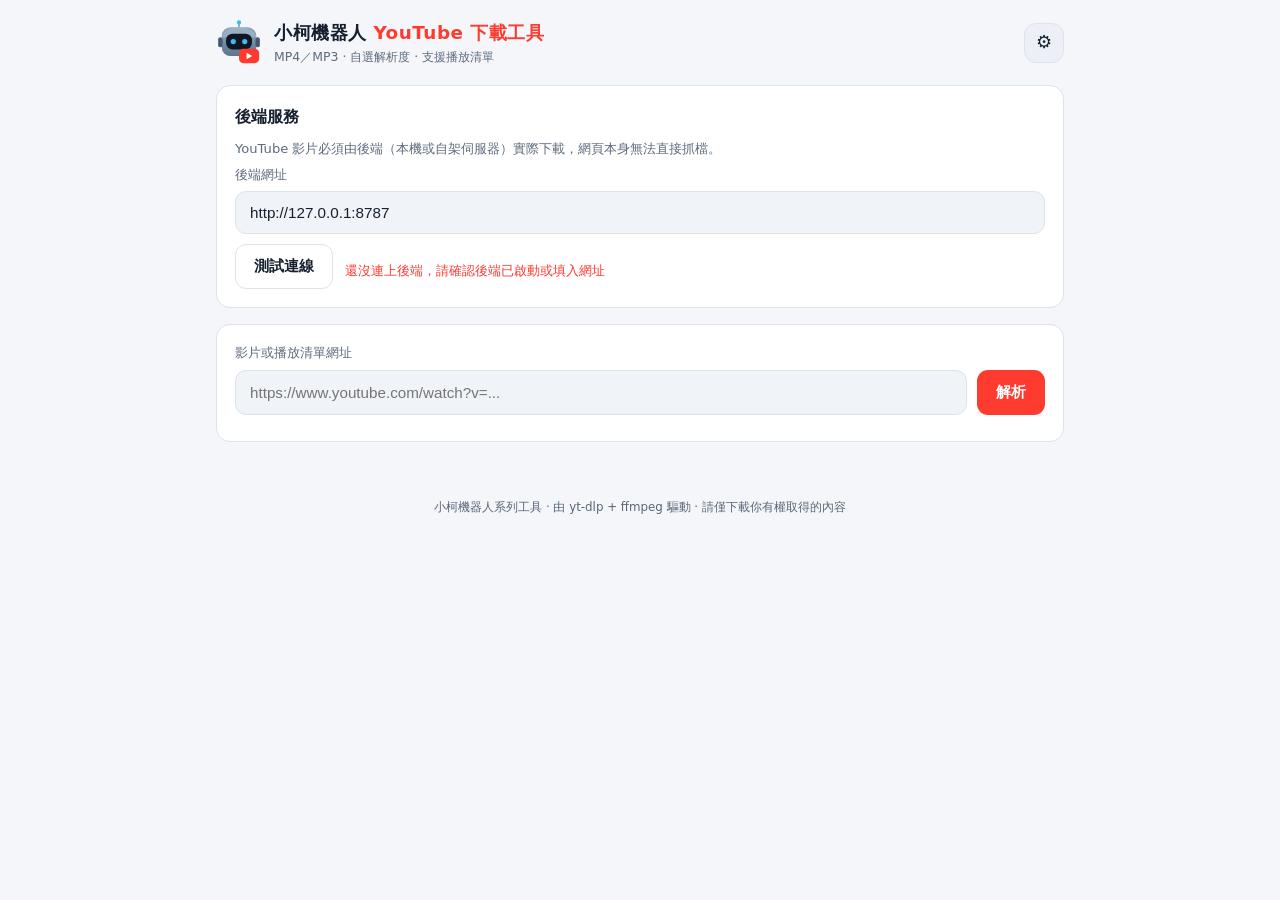
==== web/index.html @ 03399ac0 "小柯機器人 YouTube 下載工具 v1.0.0 線上版 - Flask + yt-dlp 後端：解析、MP4/MP3、解析度選擇、播放清單逐部勾選、進度與取消 - 網頁介面：進度條、檔案清單、後端" ====
<!DOCTYPE html>
<html lang="zh-Hant">
<head>
<meta charset="utf-8">
<meta name="viewport" content="width=device-width, initial-scale=1, viewport-fit=cover">
<title>小柯機器人 YouTube 下載工具</title>
<meta name="description" content="小柯機器人 YouTube 下載工具：MP4／MP3、可選解析度、支援播放清單、下載進度條。">
<link rel="icon" href="favicon.ico" sizes="any">
<link rel="icon" type="image/svg+xml" href="icon.svg">
<link rel="icon" type="image/png" sizes="32x32" href="favicon-32.png">
<link rel="apple-touch-icon" href="icon-180.png">
<link rel="manifest" href="manifest.json">
<meta name="theme-color" content="#0d1117">
<meta name="apple-mobile-web-app-capable" content="yes">
<meta name="apple-mobile-web-app-status-bar-style" content="black-translucent">
<meta name="apple-mobile-web-app-title" content="小柯YT下載">
<link rel="stylesheet" href="style.css">
</head>
<body>
<header class="topbar">
  <div class="brand">
    <img src="icon.svg" alt="" class="brand-icon">
    <div>
      <h1>小柯機器人 <span>YouTube 下載工具</span></h1>
      <p class="tagline">MP4／MP3 · 自選解析度 · 支援播放清單</p>
    </div>
  </div>
  <div class="top-actions">
    <button id="btn-install" class="btn btn-mini" hidden title="把小柯放到桌面／主畫面">＋ 建立捷徑</button>
    <button id="btn-settings" class="icon-btn" title="後端設定" aria-label="後端設定">⚙</button>
  </div>
</header>

<main>
  <section class="card" id="panel-settings" hidden>
    <h2>後端服務</h2>
    <p class="hint">YouTube 影片必須由後端（本機或自架伺服器）實際下載，網頁本身無法直接抓檔。</p>
    <label class="field">
      <span>後端網址</span>
      <input type="text" id="api-base" placeholder="http://127.0.0.1:8787" spellcheck="false">
    </label>
    <div class="row">
      <button id="btn-test" class="btn btn-ghost">測試連線</button>
      <span id="health" class="status"></span>
    </div>
  </section>

  <section class="card">
    <label class="field">
      <span>影片或播放清單網址</span>
      <div class="url-row">
        <input type="text" id="url" placeholder="https://www.youtube.com/watch?v=..." spellcheck="false" autocomplete="off">
        <button id="btn-parse" class="btn btn-primary">解析</button>
      </div>
    </label>
    <p id="parse-msg" class="status"></p>
  </section>

  <section class="card" id="panel-media" hidden>
    <div class="media">
      <img id="thumb" alt="" class="thumb">
      <div class="media-meta">
        <h2 id="media-title">—</h2>
        <p id="media-sub" class="hint"></p>
      </div>
    </div>

    <div class="opt-block">
      <span class="opt-label">檔案格式</span>
      <div class="seg" id="mode-group">
        <button class="seg-btn is-on" data-mode="mp4">MP4 影片</button>
        <button class="seg-btn" data-mode="mp3">MP3 音樂</button>
      </div>
    </div>

    <div class="opt-block" id="quality-block">
      <span class="opt-label">解析度</span>
      <div class="seg wrap" id="quality-group"></div>
    </div>

    <div class="opt-block" id="playlist-block" hidden>
      <div class="opt-head">
        <span class="opt-label">播放清單項目（<span id="sel-count">0</span>/<span id="all-count">0</span>）</span>
        <div class="mini-btns">
          <button class="btn btn-mini" id="btn-all">全選</button>
          <button class="btn btn-mini" id="btn-none">全不選</button>
          <button class="btn btn-mini" id="btn-invert">反選</button>
        </div>
      </div>
      <ul class="pl-list" id="pl-list"></ul>
    </div>

    <button id="btn-download" class="btn btn-primary btn-big">開始下載</button>
  </section>

  <section class="card" id="panel-progress" hidden>
    <div class="prog-head">
      <span id="prog-stage" class="stage">準備中</span>
      <span id="prog-pct" class="pct">0%</span>
    </div>
    <div class="bar"><div class="bar-fill" id="bar-fill"></div></div>
    <p id="prog-detail" class="hint"></p>
    <div class="bar bar-sm" id="bar-item-wrap" hidden><div class="bar-fill alt" id="bar-item"></div></div>
    <div class="row">
      <button id="btn-cancel" class="btn btn-ghost">取消下載</button>
    </div>
  </section>

  <section class="card" id="panel-done" hidden>
    <h2 id="done-title">下載完成</h2>
    <p class="hint" id="done-folder"></p>
    <ul class="file-list" id="file-list"></ul>
    <button id="btn-again" class="btn btn-ghost">再下載一個</button>
  </section>
</main>

<footer>
  <p>小柯機器人系列工具 · 由 yt-dlp + ffmpeg 驅動 · 請僅下載你有權取得的內容</p>
</footer>

<script src="app.js"></script>
</body>
</html>
---- web/style.css ----
:root {
  --bg: #0d1117;
  --bg-soft: #161b22;
  --card: #171d27;
  --line: #262d3a;
  --text: #e8edf4;
  --muted: #94a3b8;
  --accent: #ff3b30;
  --accent-2: #38bdf8;
  --ok: #34d399;
  --warn: #fbbf24;
  --radius: 14px;
}

* { box-sizing: border-box; }

body {
  margin: 0;
  background: radial-gradient(1200px 600px at 50% -200px, #1b2433, var(--bg)) no-repeat, var(--bg);
  color: var(--text);
  font-family: "Noto Sans TC", "Microsoft JhengHei", system-ui, -apple-system, "Segoe UI", sans-serif;
  line-height: 1.6;
  min-height: 100vh;
}

.topbar {
  display: flex; align-items: center; justify-content: space-between;
  gap: 12px; padding: 18px 16px;
  max-width: 880px; margin: 0 auto;
}
.brand { display: flex; align-items: center; gap: 12px; min-width: 0; }
.brand-icon { width: 46px; height: 46px; flex: 0 0 auto; }
.topbar h1 { font-size: 1.15rem; margin: 0; font-weight: 800; letter-spacing: .5px; }
.topbar h1 span { color: var(--accent); }
.tagline { margin: 0; font-size: .78rem; color: var(--muted); }

.top-actions { display: flex; align-items: center; gap: 8px; flex: 0 0 auto; }

.icon-btn {
  background: var(--bg-soft); color: var(--text); border: 1px solid var(--line);
  width: 40px; height: 40px; border-radius: 12px; font-size: 1.1rem; cursor: pointer;
}
.icon-btn:hover { border-color: var(--accent-2); }

main { max-width: 880px; margin: 0 auto; padding: 0 16px 40px; }

.card {
  background: var(--card); border: 1px solid var(--line);
  border-radius: var(--radius); padding: 18px; margin-bottom: 16px;
}
.card h2 { margin: 0 0 8px; font-size: 1rem; }
.hint { color: var(--muted); font-size: .82rem; margin: 6px 0; word-break: break-all; }

.field { display: block; }
.field > span { display: block; font-size: .8rem; color: var(--muted); margin-bottom: 6px; }
input[type=text] {
  width: 100%; padding: 12px 14px; border-radius: 11px;
  border: 1px solid var(--line); background: #0f141c; color: var(--text); font-size: .95rem;
}
input[type=text]:focus { outline: none; border-color: var(--accent-2); }

.url-row { display: flex; gap: 10px; }
.url-row input { flex: 1; min-width: 0; }

.btn {
  border: 1px solid transparent; border-radius: 11px; padding: 12px 18px;
  font-size: .92rem; font-weight: 700; cursor: pointer; font-family: inherit;
  white-space: nowrap;
}
.btn-primary { background: var(--accent); color: #fff; }
.btn-primary:hover { filter: brightness(1.1); }
.btn-primary:disabled { opacity: .5; cursor: progress; }
.btn-ghost { background: transparent; color: var(--text); border-color: var(--line); }
.btn-ghost:hover { border-color: var(--accent-2); }
.btn-big { width: 100%; padding: 14px; font-size: 1rem; margin-top: 6px; }
.btn-mini { padding: 5px 10px; font-size: .74rem; background: var(--bg-soft); color: var(--muted); border-color: var(--line); }
.btn-mini:hover { color: var(--text); border-color: var(--accent-2); }

.row { display: flex; align-items: center; gap: 12px; margin-top: 10px; flex-wrap: wrap; }
.status { font-size: .82rem; color: var(--muted); margin: 8px 0 0; }
.status.ok { color: var(--ok); }
.status.err { color: var(--accent); }
.status.busy { color: var(--warn); }

.media { display: flex; gap: 14px; align-items: flex-start; margin-bottom: 16px; }
.thumb {
  width: 168px; aspect-ratio: 16/9; object-fit: cover;
  border-radius: 10px; background: #0f141c; flex: 0 0 auto;
}
.media-meta { min-width: 0; }
.media-meta h2 { font-size: 1rem; line-height: 1.4; margin: 0 0 4px; }

.opt-block { border-top: 1px solid var(--line); padding-top: 14px; margin-top: 14px; }
.opt-label { display: block; font-size: .8rem; color: var(--muted); margin-bottom: 8px; }
.opt-head { display: flex; justify-content: space-between; align-items: flex-end; gap: 10px; flex-wrap: wrap; }
.mini-btns { display: flex; gap: 6px; margin-bottom: 8px; }

.seg { display: flex; gap: 8px; }
.seg.wrap { flex-wrap: wrap; }
.seg-btn {
  background: var(--bg-soft); color: var(--muted); border: 1px solid var(--line);
  padding: 9px 16px; border-radius: 10px; cursor: pointer; font-size: .88rem;
  font-weight: 600; font-family: inherit;
}
.seg-btn:hover { color: var(--text); }
.seg-btn.is-on { background: var(--accent); color: #fff; border-color: var(--accent); }

.pl-list { list-style: none; margin: 0; padding: 0; max-height: 300px; overflow-y: auto; border: 1px solid var(--line); border-radius: 11px; }
.pl-list li { border-bottom: 1px solid var(--line); }
.pl-list li:last-child { border-bottom: 0; }
.pl-item { display: flex; align-items: center; gap: 10px; padding: 8px 12px; cursor: pointer; }
.pl-item:hover { background: #1b2230; }
.pl-item input { accent-color: var(--accent); width: 17px; height: 17px; flex: 0 0 auto; }
.pl-idx { color: var(--muted); font-size: .76rem; width: 2.2em; flex: 0 0 auto; text-align: right; }
.pl-title { flex: 1; min-width: 0; font-size: .86rem; overflow: hidden; text-overflow: ellipsis; white-space: nowrap; }
.pl-dur { color: var(--muted); font-size: .76rem; flex: 0 0 auto; }

.prog-head { display: flex; justify-content: space-between; align-items: baseline; margin-bottom: 10px; }
.stage { font-weight: 700; }
.pct { font-size: 1.5rem; font-weight: 800; color: var(--accent-2); font-variant-numeric: tabular-nums; }
.bar { height: 12px; background: #0f141c; border-radius: 99px; overflow: hidden; border: 1px solid var(--line); }
.bar-sm { height: 6px; margin-top: 10px; }
.bar-fill { height: 100%; width: 0; border-radius: 99px; background: linear-gradient(90deg, var(--accent), #ff8a65); transition: width .25s ease; }
.bar-fill.alt { background: linear-gradient(90deg, var(--accent-2), #818cf8); }

.file-list { list-style: none; margin: 10px 0 14px; padding: 0; }
.file-list li { border-top: 1px solid var(--line); padding: 10px 0; display: flex; gap: 10px; align-items: center; }
.file-list .fname { flex: 1; min-width: 0; font-size: .86rem; word-break: break-all; }
.file-list .fsize { color: var(--muted); font-size: .78rem; flex: 0 0 auto; }
.file-list a { color: var(--accent-2); text-decoration: none; font-size: .82rem; font-weight: 700; flex: 0 0 auto; }

footer { text-align: center; padding: 0 16px 30px; }
footer p { color: #5b6676; font-size: .74rem; margin: 0; }

@media (max-width: 560px) {
  .media { flex-direction: column; }
  .thumb { width: 100%; }
  .url-row { flex-direction: column; }
  .btn { width: 100%; }
  .mini-btns .btn, .row .btn { width: auto; }
}

@media (prefers-color-scheme: light) {
  :root:not([data-theme="dark"]) {
    --bg: #f4f6fa; --bg-soft: #eceff5; --card: #ffffff; --line: #dde3ec;
    --text: #16202e; --muted: #5d6b7e;
  }
  :root:not([data-theme="dark"]) body { background: #f4f6fa; }
  :root:not([data-theme="dark"]) input[type=text],
  :root:not([data-theme="dark"]) .bar,
  :root:not([data-theme="dark"]) .thumb { background: #f0f3f8; }
  :root:not([data-theme="dark"]) .pl-item:hover { background: #f0f3f8; }
}
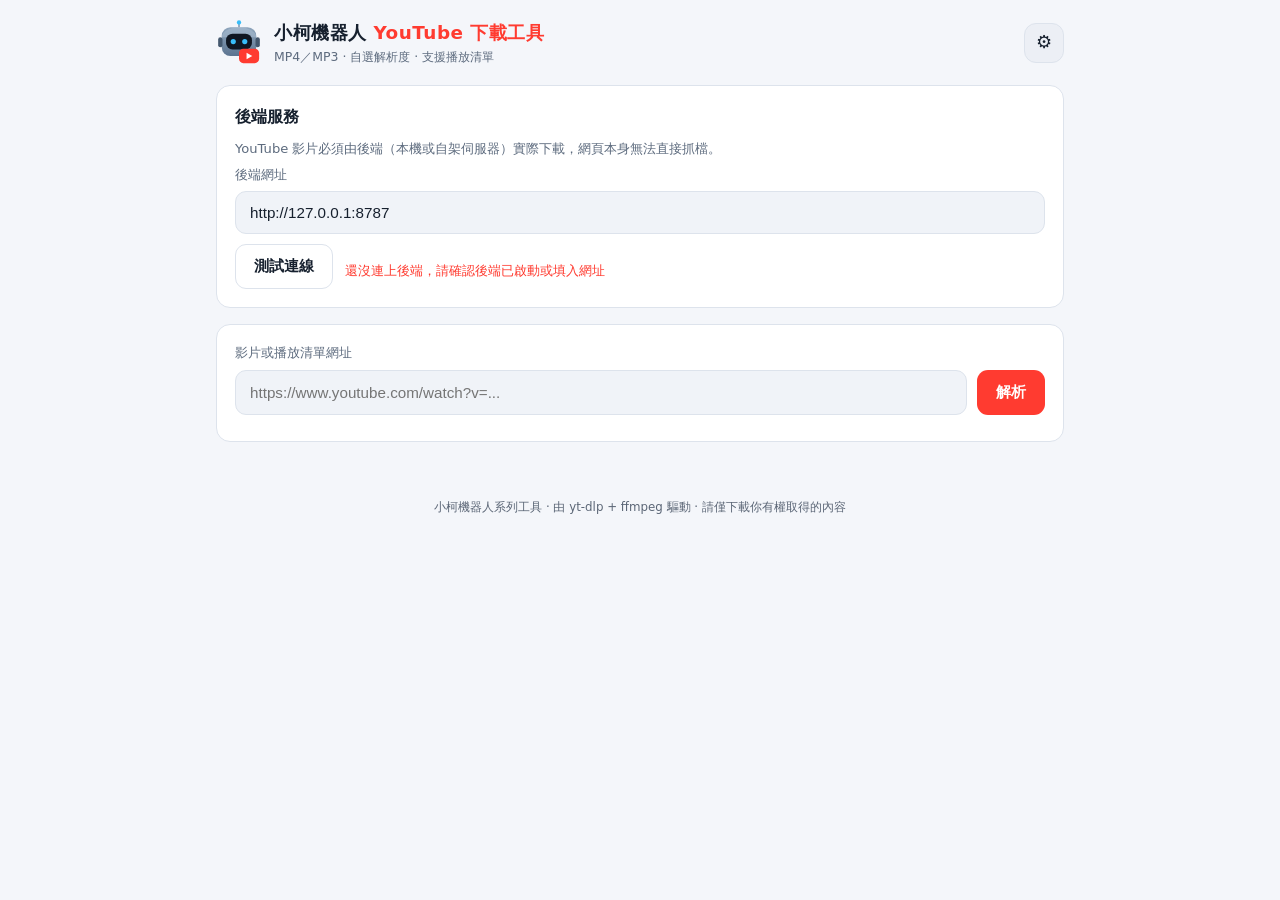
==== commit 1e6b5ea5: "Windows 11 桌面版（pywebview + PyInstaller + Inno Setup） - desktop/app.py：原生視窗內嵌後端，埠號被佔用會自動換，關閉視窗即停止所有執行" ====
--- a/web/index.html
+++ b/web/index.html
@@ -42,6 +42,17 @@
     <div class="row">
       <button id="btn-test" class="btn btn-ghost">測試連線</button>
       <span id="health" class="status"></span>
+    </div>
+
+    <div id="desktop-box" hidden>
+      <h2 class="sub">桌面版</h2>
+      <p class="hint" id="desk-folder"></p>
+      <div class="row">
+        <button id="btn-open-folder" class="btn btn-ghost">開啟下載資料夾</button>
+        <button id="btn-pick-folder" class="btn btn-ghost">變更資料夾</button>
+        <button id="btn-update" class="btn btn-ghost">檢查更新</button>
+      </div>
+      <p id="desk-msg" class="status"></p>
     </div>
   </section>
 
--- a/web/style.css
+++ b/web/style.css
@@ -50,6 +50,8 @@
 }
 .card h2 { margin: 0 0 8px; font-size: 1rem; }
 .hint { color: var(--muted); font-size: .82rem; margin: 6px 0; word-break: break-all; }
+
+.sub { border-top: 1px solid var(--line); padding-top: 14px; margin-top: 16px; font-size: .9rem; }
 
 .field { display: block; }
 .field > span { display: block; font-size: .8rem; color: var(--muted); margin-bottom: 6px; }
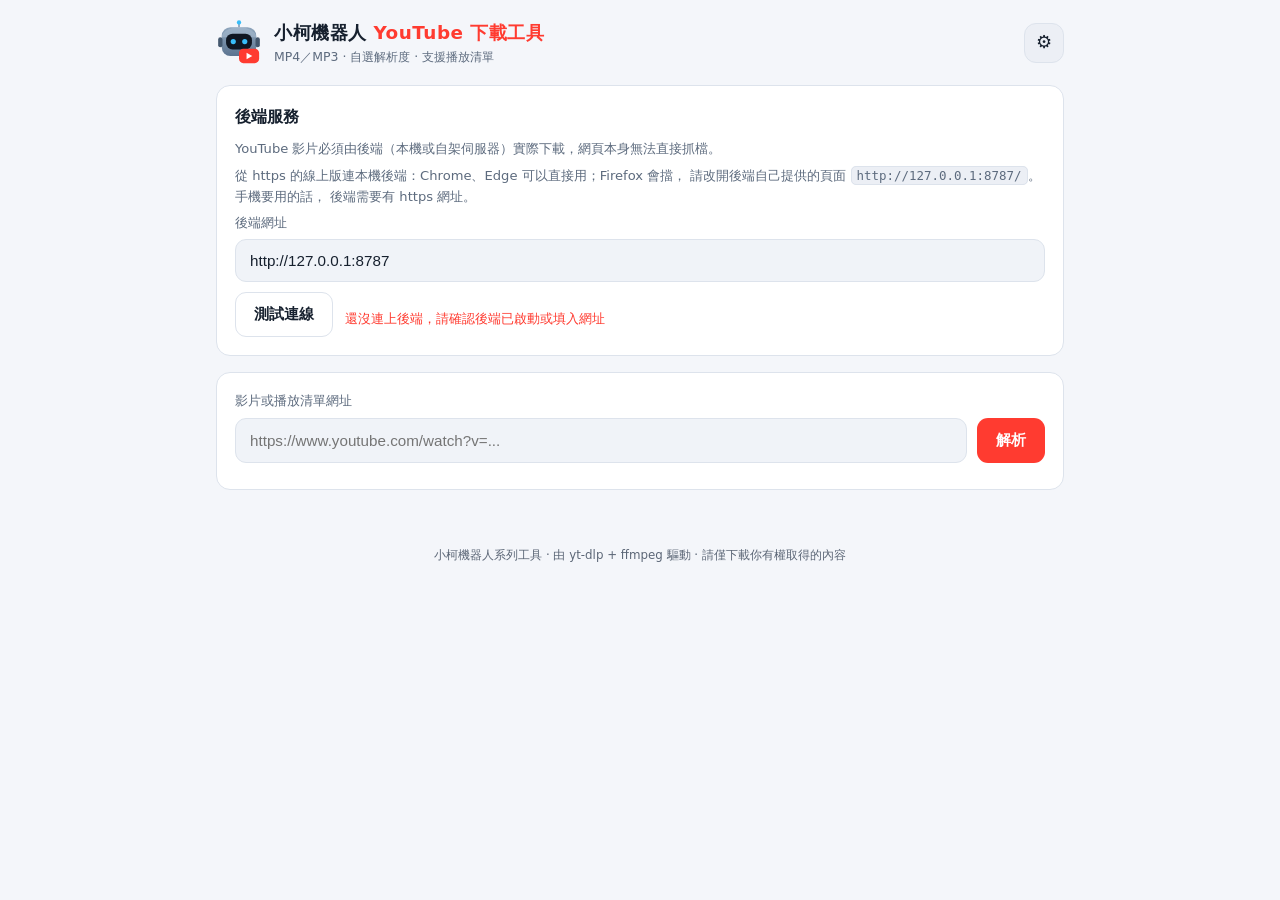
==== commit b1e05fe3: "線上版設定面板加上瀏覽器相容提示 https 的線上版連本機 http 後端時，Chrome/Edge 可以但 Firefox 會擋， 手機則需要後端有 https 網址，這些在介面上先講清楚。  C" ====
--- a/web/index.html
+++ b/web/index.html
@@ -35,6 +35,9 @@
   <section class="card" id="panel-settings" hidden>
     <h2>後端服務</h2>
     <p class="hint">YouTube 影片必須由後端（本機或自架伺服器）實際下載，網頁本身無法直接抓檔。</p>
+    <p class="hint">從 https 的線上版連本機後端：Chrome、Edge 可以直接用；Firefox 會擋，
+      請改開後端自己提供的頁面 <code>http://127.0.0.1:8787/</code>。手機要用的話，
+      後端需要有 https 網址。</p>
     <label class="field">
       <span>後端網址</span>
       <input type="text" id="api-base" placeholder="http://127.0.0.1:8787" spellcheck="false">
@@ -81,6 +84,28 @@
       <div class="seg" id="mode-group">
         <button class="seg-btn is-on" data-mode="mp4">MP4 影片</button>
         <button class="seg-btn" data-mode="mp3">MP3 音樂</button>
+        <button class="seg-btn" data-mode="srt">SRT 字幕</button>
+      </div>
+    </div>
+
+    <div class="opt-block" id="srt-block">
+      <div class="opt-head">
+        <span class="opt-label">語音轉文字字幕（SRT）</span>
+        <label class="chk" id="srt-toggle-wrap">
+          <input type="checkbox" id="srt-toggle"> 同時產生字幕
+        </label>
+      </div>
+      <div id="srt-opts" hidden>
+        <div class="srt-row">
+          <label class="mini-field"><span>語音語言</span><select id="srt-lang"></select></label>
+          <label class="mini-field"><span>辨識模型</span><select id="srt-model"></select></label>
+        </div>
+        <p class="hint" id="srt-hint"></p>
+      </div>
+      <div id="srt-install" hidden>
+        <p class="hint">語音轉文字需要先安裝辨識套件（faster-whisper，約 200 MB）。</p>
+        <button class="btn btn-ghost" id="btn-install-stt">安裝語音辨識</button>
+        <p class="status" id="srt-install-msg"></p>
       </div>
     </div>
 
--- a/web/style.css
+++ b/web/style.css
@@ -13,6 +13,9 @@
 }
 
 * { box-sizing: border-box; }
+
+/* 有些元素自己設了 display，會蓋掉 hidden 屬性，這裡統一壓回去 */
+[hidden] { display: none !important; }
 
 body {
   margin: 0;
@@ -50,6 +53,8 @@
 }
 .card h2 { margin: 0 0 8px; font-size: 1rem; }
 .hint { color: var(--muted); font-size: .82rem; margin: 6px 0; word-break: break-all; }
+.hint code { background: var(--bg-soft); border: 1px solid var(--line); border-radius: 5px;
+             padding: 1px 5px; font-size: .95em; }
 
 .sub { border-top: 1px solid var(--line); padding-top: 14px; margin-top: 16px; font-size: .9rem; }
 
@@ -107,6 +112,17 @@
 .seg-btn:hover { color: var(--text); }
 .seg-btn.is-on { background: var(--accent); color: #fff; border-color: var(--accent); }
 
+.chk { display: flex; align-items: center; gap: 6px; font-size: .78rem; color: var(--muted);
+       cursor: pointer; margin-bottom: 8px; }
+.chk input { accent-color: var(--accent); width: 16px; height: 16px; }
+
+.srt-row { display: flex; gap: 10px; flex-wrap: wrap; }
+.mini-field { flex: 1; min-width: 140px; }
+.mini-field > span { display: block; font-size: .72rem; color: var(--muted); margin-bottom: 4px; }
+select { width: 100%; padding: 9px 10px; border-radius: 10px; border: 1px solid var(--line);
+         background: #0f141c; color: var(--text); font-size: .85rem; font-family: inherit; }
+select:focus { outline: none; border-color: var(--accent-2); }
+
 .pl-list { list-style: none; margin: 0; padding: 0; max-height: 300px; overflow-y: auto; border: 1px solid var(--line); border-radius: 11px; }
 .pl-list li { border-bottom: 1px solid var(--line); }
 .pl-list li:last-child { border-bottom: 0; }
@@ -149,6 +165,7 @@
   }
   :root:not([data-theme="dark"]) body { background: #f4f6fa; }
   :root:not([data-theme="dark"]) input[type=text],
+  :root:not([data-theme="dark"]) select,
   :root:not([data-theme="dark"]) .bar,
   :root:not([data-theme="dark"]) .thumb { background: #f0f3f8; }
   :root:not([data-theme="dark"]) .pl-item:hover { background: #f0f3f8; }
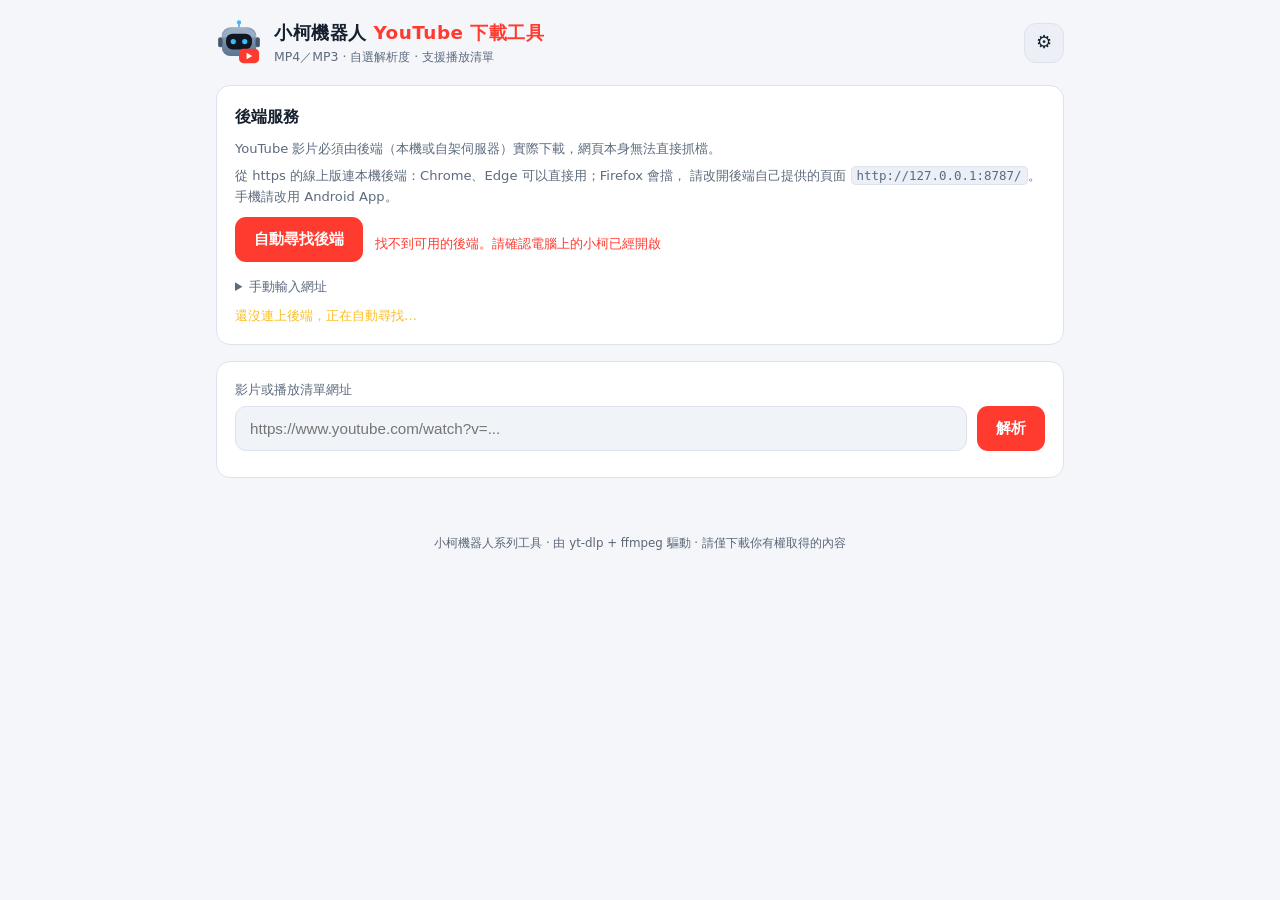
==== commit fc717245: "發行 v1.0.6：macOS 版、自動尋找後端 - macOS（Apple 晶片）：PyInstaller 產生 .app，ffmpeg 放 Frameworks 才能正確簽章，   臨時簽章後打包" ====
--- a/web/index.html
+++ b/web/index.html
@@ -36,15 +36,33 @@
     <h2>後端服務</h2>
     <p class="hint">YouTube 影片必須由後端（本機或自架伺服器）實際下載，網頁本身無法直接抓檔。</p>
     <p class="hint">從 https 的線上版連本機後端：Chrome、Edge 可以直接用；Firefox 會擋，
-      請改開後端自己提供的頁面 <code>http://127.0.0.1:8787/</code>。手機要用的話，
-      後端需要有 https 網址。</p>
-    <label class="field">
-      <span>後端網址</span>
-      <input type="text" id="api-base" placeholder="http://127.0.0.1:8787" spellcheck="false">
-    </label>
-    <div class="row">
-      <button id="btn-test" class="btn btn-ghost">測試連線</button>
-      <span id="health" class="status"></span>
+      請改開後端自己提供的頁面 <code>http://127.0.0.1:8787/</code>。手機請改用 Android App。</p>
+
+    <div id="find-box">
+      <div class="row">
+        <button id="btn-find" class="btn btn-primary">自動尋找後端</button>
+        <span id="find-msg" class="status"></span>
+      </div>
+      <ul id="found-list" class="found-list"></ul>
+    </div>
+
+    <details class="manual" id="manual-box">
+      <summary>手動輸入網址</summary>
+      <label class="field">
+        <span>後端網址</span>
+        <input type="text" id="api-base" placeholder="http://127.0.0.1:8787" spellcheck="false">
+      </label>
+      <div class="row">
+        <button id="btn-test" class="btn btn-ghost">測試連線</button>
+      </div>
+    </details>
+    <p id="health" class="status"></p>
+
+    <div id="phone-box" hidden>
+      <h2 class="sub">手機連線</h2>
+      <p class="hint">手機和這台電腦連同一個 Wi-Fi，打開「小柯YT下載」App 就會自動找到這台電腦。
+        App 找不到時，可以手動輸入：</p>
+      <ul id="phone-urls" class="phone-urls"></ul>
     </div>
 
     <div id="desktop-box" hidden>
--- a/web/style.css
+++ b/web/style.css
@@ -112,6 +112,28 @@
 .seg-btn:hover { color: var(--text); }
 .seg-btn.is-on { background: var(--accent); color: #fff; border-color: var(--accent); }
 
+.found-list { list-style: none; margin: 10px 0 0; padding: 0; }
+.found-list li { margin-top: 8px; }
+.found-item {
+  width: 100%; display: flex; align-items: center; gap: 12px; text-align: left;
+  padding: 11px 14px; border-radius: 11px; border: 1px solid var(--line);
+  background: var(--bg-soft); color: var(--text); cursor: pointer; font-family: inherit;
+}
+.found-item:hover { border-color: var(--accent-2); }
+.found-item.is-on { border-color: var(--ok); }
+.found-icon { font-size: 1.3rem; flex: 0 0 auto; }
+.found-text { flex: 1; min-width: 0; }
+.found-text b { display: block; font-size: .92rem; }
+.found-text small { color: var(--muted); font-size: .76rem; word-break: break-all; }
+.found-tag { font-size: .74rem; color: var(--ok); flex: 0 0 auto; }
+
+.manual { margin-top: 14px; }
+.manual summary { cursor: pointer; color: var(--muted); font-size: .82rem; }
+.manual[open] summary { margin-bottom: 10px; }
+
+.phone-urls { list-style: none; margin: 6px 0 0; padding: 0; }
+.phone-urls li { margin-top: 4px; font-size: .95rem; font-weight: 700; user-select: all; }
+
 .chk { display: flex; align-items: center; gap: 6px; font-size: .78rem; color: var(--muted);
        cursor: pointer; margin-bottom: 8px; }
 .chk input { accent-color: var(--accent); width: 16px; height: 16px; }
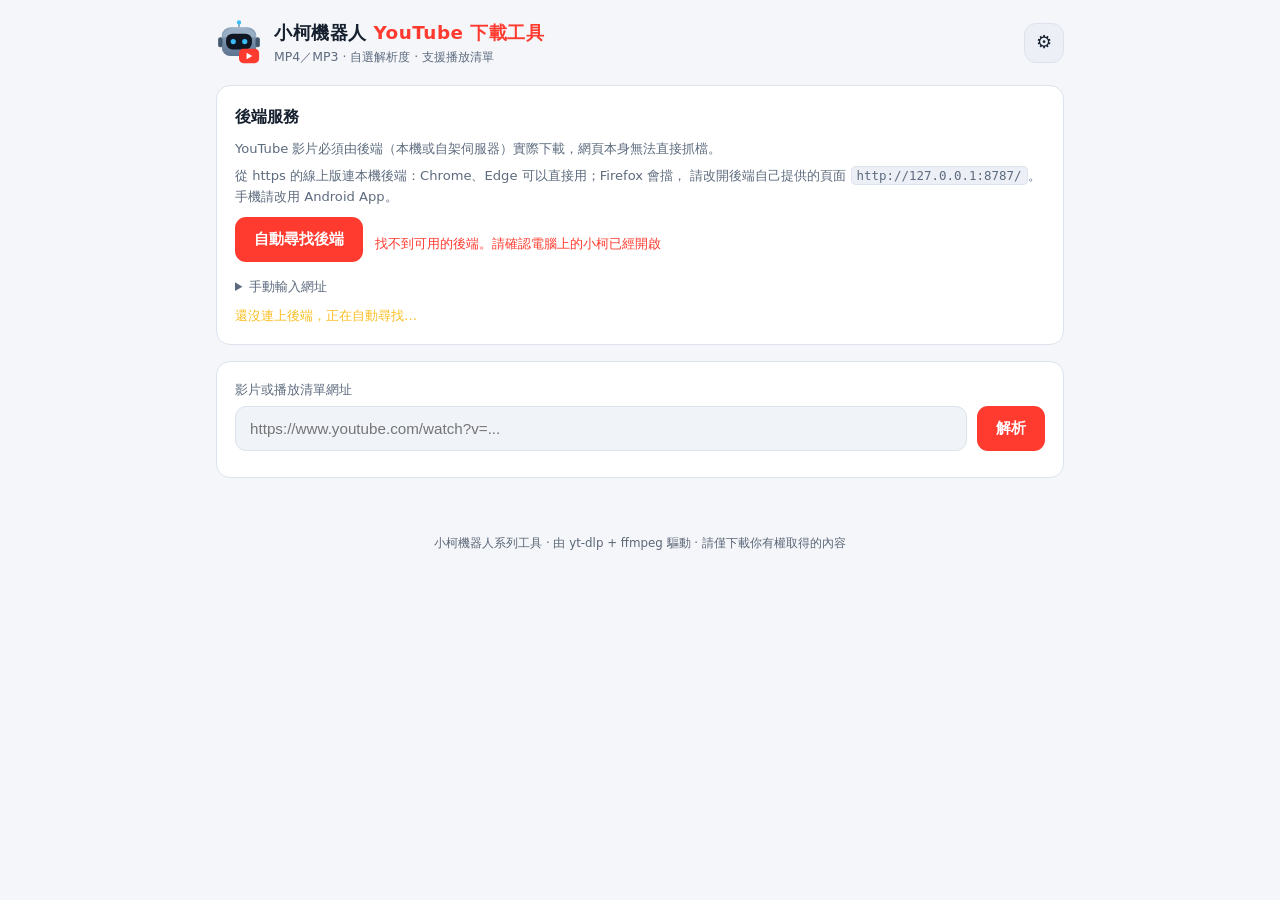
==== commit ce12cd95: "發行 v1.1.0：字幕翻譯（7 種語言、雙語字幕） - 新增 server/mt.py：用 MADLAD-400 3B（Apache 2.0）在本機把 SRT 翻成   繁中、簡中、英、越、日、韓、" ====
--- a/web/index.html
+++ b/web/index.html
@@ -118,6 +118,12 @@
           <label class="mini-field"><span>語音語言</span><select id="srt-lang"></select></label>
           <label class="mini-field"><span>辨識模型</span><select id="srt-model"></select></label>
         </div>
+        <div class="srt-row" id="mt-row" hidden>
+          <label class="mini-field"><span>翻譯成（另外輸出一個 SRT）</span><select id="srt-translate"></select></label>
+          <label class="chk mt-bi" id="mt-bi-wrap" hidden>
+            <input type="checkbox" id="srt-bilingual"> 雙語字幕（原文＋譯文）
+          </label>
+        </div>
         <p class="hint" id="srt-hint"></p>
       </div>
       <div id="srt-install" hidden>
--- a/web/style.css
+++ b/web/style.css
@@ -139,6 +139,8 @@
 .chk input { accent-color: var(--accent); width: 16px; height: 16px; }
 
 .srt-row { display: flex; gap: 10px; flex-wrap: wrap; }
+.srt-row + .srt-row { margin-top: 10px; }
+.mt-bi { align-self: flex-end; margin-bottom: 10px; }
 .mini-field { flex: 1; min-width: 140px; }
 .mini-field > span { display: block; font-size: .72rem; color: var(--muted); margin-bottom: 4px; }
 select { width: 100%; padding: 9px 10px; border-radius: 10px; border: 1px solid var(--line);
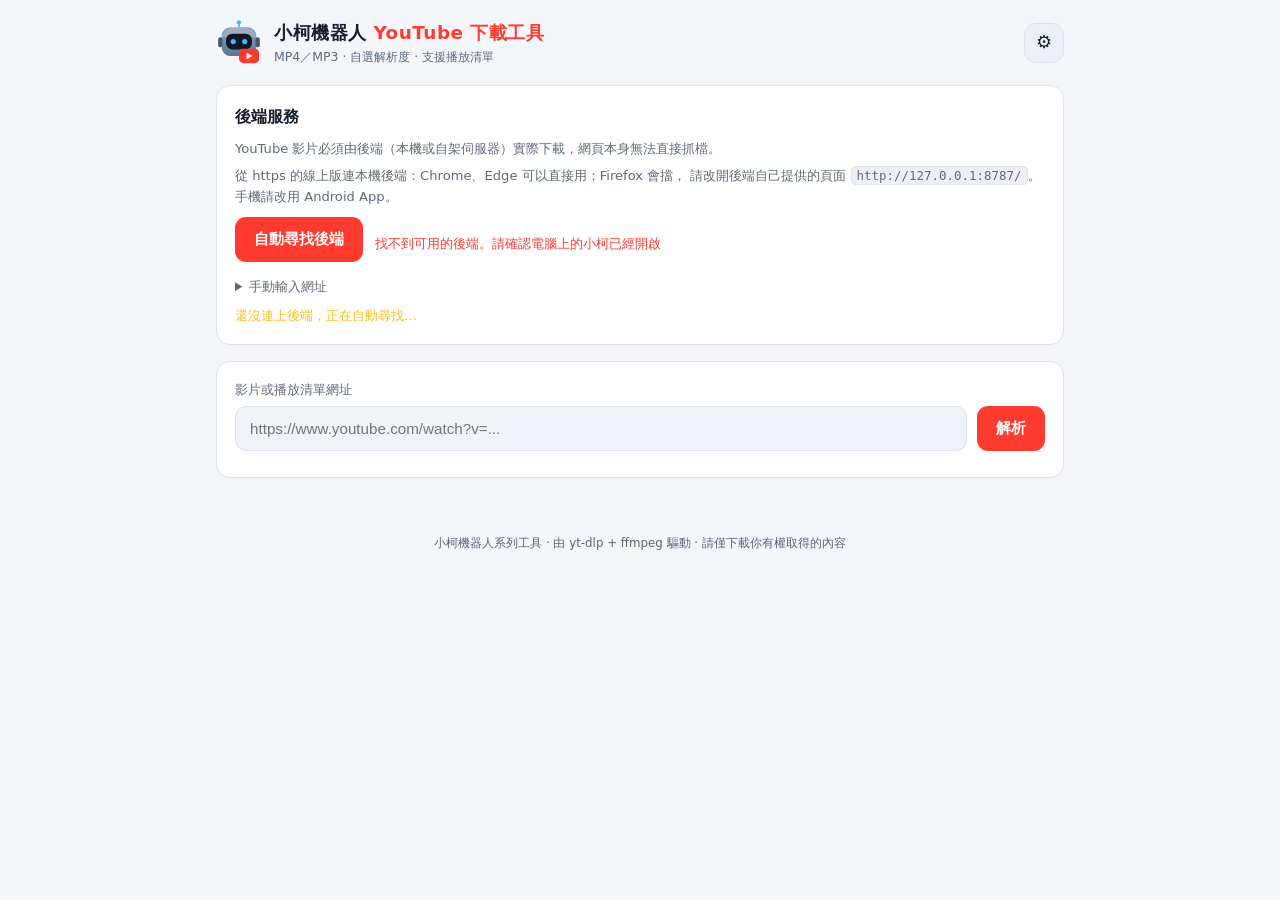
==== commit 700774fb: "發行 v1.2.0：內建 YouTube 瀏覽，影片右上角「下載這個視訊」 一般使用者不必安裝 Chrome 擴充功能：桌面版與 Android 主畫面加「瀏覽 YouTube」， 內建視窗裡每支影片" ====
--- a/web/index.html
+++ b/web/index.html
@@ -86,6 +86,10 @@
       </div>
     </label>
     <p id="parse-msg" class="status"></p>
+    <div id="yt-box" hidden>
+      <button id="btn-youtube" class="btn btn-yt">📺 瀏覽 YouTube（邊看邊下載）</button>
+      <p class="hint">在 YouTube 看影片時，播放器右上角會有「下載這個視訊」，點一下選畫質就能下載。</p>
+    </div>
   </section>
 
   <section class="card" id="panel-media" hidden>
--- a/web/style.css
+++ b/web/style.css
@@ -80,6 +80,10 @@
 .btn-ghost { background: transparent; color: var(--text); border-color: var(--line); }
 .btn-ghost:hover { border-color: var(--accent-2); }
 .btn-big { width: 100%; padding: 14px; font-size: 1rem; margin-top: 6px; }
+#yt-box { border-top: 1px solid var(--line); margin-top: 14px; padding-top: 14px; }
+.btn-yt { width: 100%; padding: 13px; font-size: .98rem; background: #0f172a; color: #fff;
+          border: 1px solid #334155; }
+.btn-yt:hover { border-color: var(--accent); }
 .btn-mini { padding: 5px 10px; font-size: .74rem; background: var(--bg-soft); color: var(--muted); border-color: var(--line); }
 .btn-mini:hover { color: var(--text); border-color: var(--accent-2); }
 
